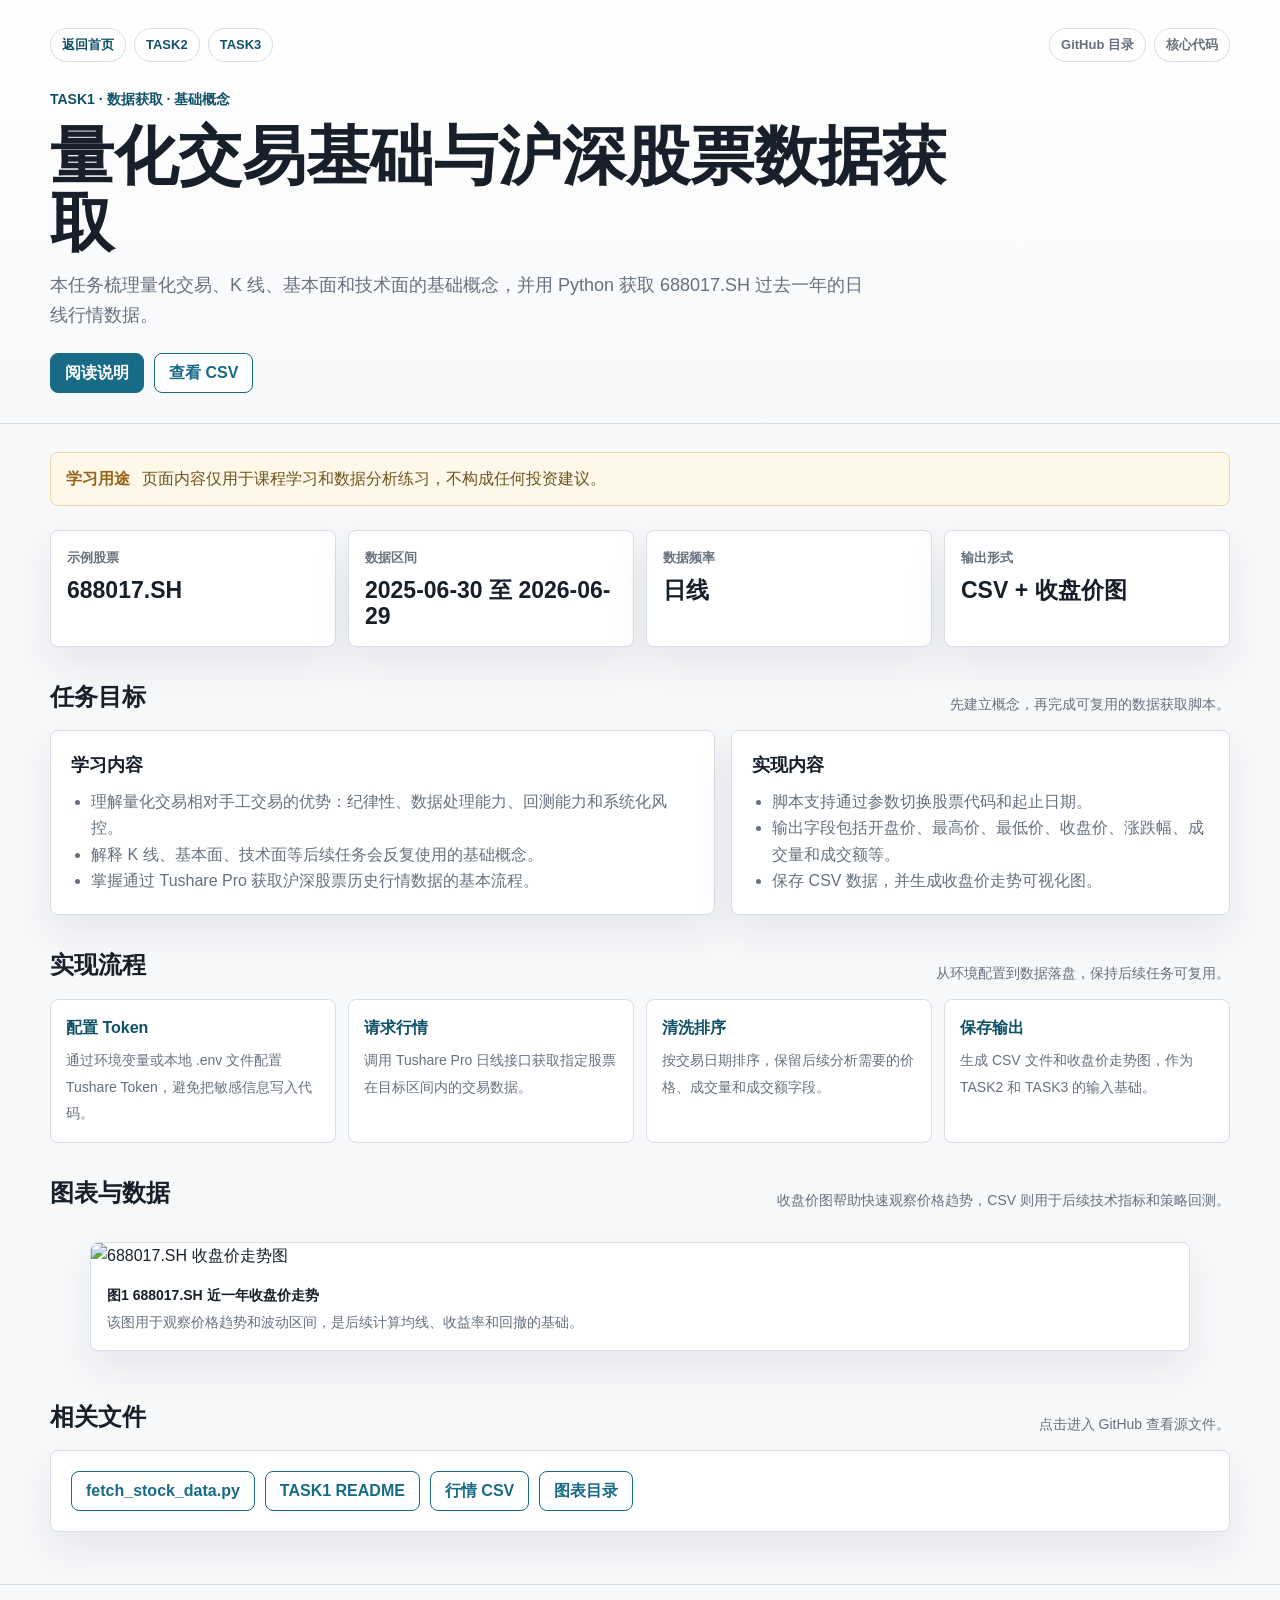
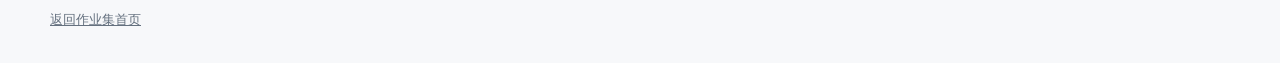
==== docs/task1.html @ ad2e3b29 "Add task detail pages" ====
<!doctype html>
<html lang="zh-CN">
  <head>
    <meta charset="utf-8" />
    <meta name="viewport" content="width=device-width, initial-scale=1" />
    <title>TASK1 | 量化交易基础与数据获取</title>
    <link rel="stylesheet" href="task-detail.css" />
  </head>
  <body>
    <header>
      <div class="shell">
        <div class="topline">
          <div class="brand">
            <a href="index.html">返回首页</a>
            <a href="task2.html">TASK2</a>
            <a href="task3.html">TASK3</a>
          </div>
          <nav aria-label="外部链接">
            <a href="https://github.com/Xue-Zhiming-Bruce/llm-quant-learning/tree/main/TASK1">GitHub 目录</a>
            <a href="https://github.com/Xue-Zhiming-Bruce/llm-quant-learning/blob/main/TASK1/fetch_stock_data.py">核心代码</a>
          </nav>
        </div>
        <p class="eyebrow">TASK1 · 数据获取 · 基础概念</p>
        <h1>量化交易基础与沪深股票数据获取</h1>
        <p class="lead">
          本任务梳理量化交易、K 线、基本面和技术面的基础概念，并用 Python 获取 688017.SH 过去一年的日线行情数据。
        </p>
        <div class="actions">
          <a class="button" href="https://github.com/Xue-Zhiming-Bruce/llm-quant-learning/blob/main/TASK1/README.md">阅读说明</a>
          <a class="button secondary" href="https://github.com/Xue-Zhiming-Bruce/llm-quant-learning/blob/main/TASK1/data/688017.SH_daily_20250629_20260629.csv">查看 CSV</a>
        </div>
      </div>
    </header>

    <main class="shell">
      <section class="notice" aria-label="学习用途说明">
        <strong>学习用途</strong>
        <p>页面内容仅用于课程学习和数据分析练习，不构成任何投资建议。</p>
      </section>

      <section class="stats" aria-label="任务概览">
        <article class="stat">
          <span>示例股票</span>
          <strong>688017.SH</strong>
        </article>
        <article class="stat">
          <span>数据区间</span>
          <strong>2025-06-30 至 2026-06-29</strong>
        </article>
        <article class="stat">
          <span>数据频率</span>
          <strong>日线</strong>
        </article>
        <article class="stat">
          <span>输出形式</span>
          <strong>CSV + 收盘价图</strong>
        </article>
      </section>

      <section aria-labelledby="goal-title">
        <div class="section-head">
          <h2 id="goal-title">任务目标</h2>
          <p>先建立概念，再完成可复用的数据获取脚本。</p>
        </div>
        <div class="two-column">
          <div class="panel">
            <h3>学习内容</h3>
            <ul>
              <li>理解量化交易相对手工交易的优势：纪律性、数据处理能力、回测能力和系统化风控。</li>
              <li>解释 K 线、基本面、技术面等后续任务会反复使用的基础概念。</li>
              <li>掌握通过 Tushare Pro 获取沪深股票历史行情数据的基本流程。</li>
            </ul>
          </div>
          <div class="panel">
            <h3>实现内容</h3>
            <ul>
              <li>脚本支持通过参数切换股票代码和起止日期。</li>
              <li>输出字段包括开盘价、最高价、最低价、收盘价、涨跌幅、成交量和成交额等。</li>
              <li>保存 CSV 数据，并生成收盘价走势可视化图。</li>
            </ul>
          </div>
        </div>
      </section>

      <section aria-labelledby="process-title">
        <div class="section-head">
          <h2 id="process-title">实现流程</h2>
          <p>从环境配置到数据落盘，保持后续任务可复用。</p>
        </div>
        <ol class="process">
          <li>
            <strong>配置 Token</strong>
            <span>通过环境变量或本地 .env 文件配置 Tushare Token，避免把敏感信息写入代码。</span>
          </li>
          <li>
            <strong>请求行情</strong>
            <span>调用 Tushare Pro 日线接口获取指定股票在目标区间内的交易数据。</span>
          </li>
          <li>
            <strong>清洗排序</strong>
            <span>按交易日期排序，保留后续分析需要的价格、成交量和成交额字段。</span>
          </li>
          <li>
            <strong>保存输出</strong>
            <span>生成 CSV 文件和收盘价走势图，作为 TASK2 和 TASK3 的输入基础。</span>
          </li>
        </ol>
      </section>

      <section aria-labelledby="figures-title">
        <div class="section-head">
          <h2 id="figures-title">图表与数据</h2>
          <p>收盘价图帮助快速观察价格趋势，CSV 则用于后续技术指标和策略回测。</p>
        </div>
        <div class="figures">
          <figure class="figure-card wide-figure">
            <img src="https://raw.githubusercontent.com/Xue-Zhiming-Bruce/llm-quant-learning/main/TASK1/figures/688017.SH_close_20250629_20260629.png" alt="688017.SH 收盘价走势图" />
            <figcaption>
              <strong>图1 688017.SH 近一年收盘价走势</strong>
              该图用于观察价格趋势和波动区间，是后续计算均线、收益率和回撤的基础。
            </figcaption>
          </figure>
        </div>
      </section>

      <section aria-labelledby="files-title">
        <div class="section-head">
          <h2 id="files-title">相关文件</h2>
          <p>点击进入 GitHub 查看源文件。</p>
        </div>
        <div class="panel">
          <div class="link-row">
            <a href="https://github.com/Xue-Zhiming-Bruce/llm-quant-learning/blob/main/TASK1/fetch_stock_data.py">fetch_stock_data.py</a>
            <a href="https://github.com/Xue-Zhiming-Bruce/llm-quant-learning/blob/main/TASK1/README.md">TASK1 README</a>
            <a href="https://github.com/Xue-Zhiming-Bruce/llm-quant-learning/blob/main/TASK1/data/688017.SH_daily_20250629_20260629.csv">行情 CSV</a>
            <a href="https://github.com/Xue-Zhiming-Bruce/llm-quant-learning/tree/main/TASK1/figures">图表目录</a>
          </div>
        </div>
      </section>
    </main>

    <footer>
      <div class="shell">
        <a href="index.html">返回作业集首页</a>
      </div>
    </footer>
  </body>
</html>
---- docs/task-detail.css ----
:root {
  color-scheme: light;
  --bg: #f7f8fa;
  --surface: #ffffff;
  --surface-soft: #eef3f8;
  --ink: #17202a;
  --muted: #65717f;
  --line: #d8dee8;
  --accent: #176b87;
  --accent-strong: #0f5268;
  --good: #1b7f5a;
  --warn: #9a6418;
  --danger: #a33b3b;
  --shadow: 0 18px 42px rgba(25, 38, 52, 0.08);
}

* {
  box-sizing: border-box;
}

body {
  margin: 0;
  background: var(--bg);
  color: var(--ink);
  font-family:
    Inter, "PingFang SC", "Microsoft YaHei", "Noto Sans CJK SC", Arial,
    sans-serif;
  line-height: 1.65;
}

a {
  color: inherit;
}

.shell {
  width: min(1180px, calc(100% - 40px));
  margin: 0 auto;
}

header {
  padding: 28px 0 30px;
  border-bottom: 1px solid var(--line);
  background: linear-gradient(180deg, #ffffff 0%, #f7f8fa 100%);
}

.topline {
  display: flex;
  align-items: center;
  justify-content: space-between;
  gap: 16px;
  margin-bottom: 26px;
}

.brand,
nav {
  display: flex;
  flex-wrap: wrap;
  align-items: center;
  gap: 8px;
}

.brand a,
nav a {
  min-height: 34px;
  padding: 5px 11px;
  border: 1px solid var(--line);
  border-radius: 999px;
  background: #ffffff;
  color: var(--accent-strong);
  text-decoration: none;
  font-size: 13px;
  font-weight: 800;
}

nav a {
  color: var(--muted);
}

.brand a:hover,
.brand a:focus-visible,
nav a:hover,
nav a:focus-visible {
  border-color: var(--accent);
  color: var(--accent);
  outline: none;
}

h1,
h2,
h3,
p {
  margin-top: 0;
}

h1 {
  max-width: 920px;
  margin-bottom: 14px;
  font-size: clamp(34px, 5.2vw, 64px);
  line-height: 1.05;
  letter-spacing: 0;
}

.eyebrow {
  margin-bottom: 12px;
  color: var(--accent-strong);
  font-size: 14px;
  font-weight: 900;
}

.lead {
  max-width: 820px;
  margin-bottom: 22px;
  color: var(--muted);
  font-size: 18px;
}

.actions,
.link-row {
  display: flex;
  flex-wrap: wrap;
  gap: 10px;
}

.button,
.link-row a {
  display: inline-flex;
  align-items: center;
  justify-content: center;
  min-height: 40px;
  padding: 0 14px;
  border: 1px solid var(--accent);
  border-radius: 8px;
  background: var(--accent);
  color: #ffffff;
  text-decoration: none;
  font-weight: 800;
}

.button.secondary,
.link-row a {
  background: #ffffff;
  color: var(--accent);
}

.button:hover,
.button:focus-visible,
.link-row a:hover,
.link-row a:focus-visible {
  border-color: var(--accent-strong);
  background: var(--accent-strong);
  color: #ffffff;
  outline: none;
}

main {
  padding: 28px 0 52px;
}

.notice {
  display: grid;
  grid-template-columns: auto minmax(0, 1fr);
  gap: 12px;
  align-items: center;
  margin-bottom: 24px;
  padding: 13px 15px;
  border: 1px solid #ead6a6;
  border-radius: 8px;
  background: #fff8e8;
  color: #6c531c;
}

.notice strong {
  color: var(--warn);
}

.notice p {
  margin: 0;
}

.section-head {
  display: flex;
  align-items: end;
  justify-content: space-between;
  gap: 16px;
  margin: 30px 0 14px;
}

.section-head h2 {
  margin-bottom: 0;
  font-size: 24px;
}

.section-head p {
  max-width: 560px;
  margin-bottom: 0;
  color: var(--muted);
  font-size: 14px;
  text-align: right;
}

.stats {
  display: grid;
  grid-template-columns: repeat(4, minmax(0, 1fr));
  gap: 12px;
  margin-bottom: 22px;
}

.stat,
.panel,
.figure-card {
  border: 1px solid var(--line);
  border-radius: 8px;
  background: var(--surface);
  box-shadow: var(--shadow);
}

.stat {
  min-height: 104px;
  padding: 16px;
}

.stat span {
  display: block;
  margin-bottom: 8px;
  color: var(--muted);
  font-size: 13px;
  font-weight: 700;
}

.stat strong {
  display: block;
  font-size: 23px;
  line-height: 1.15;
  overflow-wrap: anywhere;
}

.panel {
  padding: 20px;
}

.two-column {
  display: grid;
  grid-template-columns: minmax(0, 1fr) minmax(320px, 0.75fr);
  gap: 16px;
}

.panel h3 {
  margin-bottom: 8px;
  font-size: 18px;
}

.panel p {
  color: var(--muted);
}

.panel ul,
.panel ol {
  margin: 0;
  padding-left: 20px;
  color: var(--muted);
}

.process {
  display: grid;
  grid-template-columns: repeat(4, minmax(0, 1fr));
  gap: 12px;
  margin: 0;
  padding: 0;
  list-style: none;
}

.process li {
  min-height: 122px;
  padding: 15px;
  border: 1px solid var(--line);
  border-radius: 8px;
  background: var(--surface);
}

.process strong {
  display: block;
  margin-bottom: 6px;
  color: var(--accent-strong);
}

.process span {
  color: var(--muted);
  font-size: 14px;
}

.table-wrap {
  overflow-x: auto;
  border: 1px solid var(--line);
  border-radius: 8px;
  background: var(--surface);
  box-shadow: var(--shadow);
}

table {
  width: 100%;
  min-width: 760px;
  border-collapse: collapse;
}

th,
td {
  padding: 11px 12px;
  border-bottom: 1px solid var(--line);
  text-align: left;
  vertical-align: middle;
}

th {
  background: var(--surface-soft);
  color: var(--accent-strong);
  font-size: 13px;
}

td {
  color: var(--muted);
  font-size: 14px;
}

tr:last-child td {
  border-bottom: 0;
}

.positive {
  color: var(--good);
  font-weight: 800;
}

.negative {
  color: var(--danger);
  font-weight: 800;
}

.figures {
  display: grid;
  grid-template-columns: repeat(2, minmax(0, 1fr));
  gap: 16px;
}

.figure-card {
  overflow: hidden;
}

.figure-card img {
  display: block;
  width: 100%;
  height: auto;
  background: #ffffff;
}

.figure-card figcaption {
  padding: 14px 16px 16px;
  color: var(--muted);
  font-size: 14px;
}

.figure-card strong {
  display: block;
  margin-bottom: 4px;
  color: var(--ink);
}

.wide-figure {
  grid-column: 1 / -1;
}

footer {
  padding: 24px 0 32px;
  border-top: 1px solid var(--line);
  color: var(--muted);
  font-size: 13px;
}

@media (max-width: 900px) {
  .topline,
  .section-head {
    align-items: flex-start;
    flex-direction: column;
  }

  .section-head p {
    text-align: left;
  }

  .stats,
  .two-column,
  .process,
  .figures {
    grid-template-columns: 1fr;
  }

  .wide-figure {
    grid-column: auto;
  }
}

@media (max-width: 560px) {
  .shell {
    width: min(100% - 28px, 1180px);
  }

  header {
    padding-top: 22px;
  }

  h1 {
    font-size: 35px;
  }

  .lead {
    font-size: 16px;
  }

  .notice {
    grid-template-columns: 1fr;
  }

  .button,
  .link-row a {
    width: 100%;
  }
}
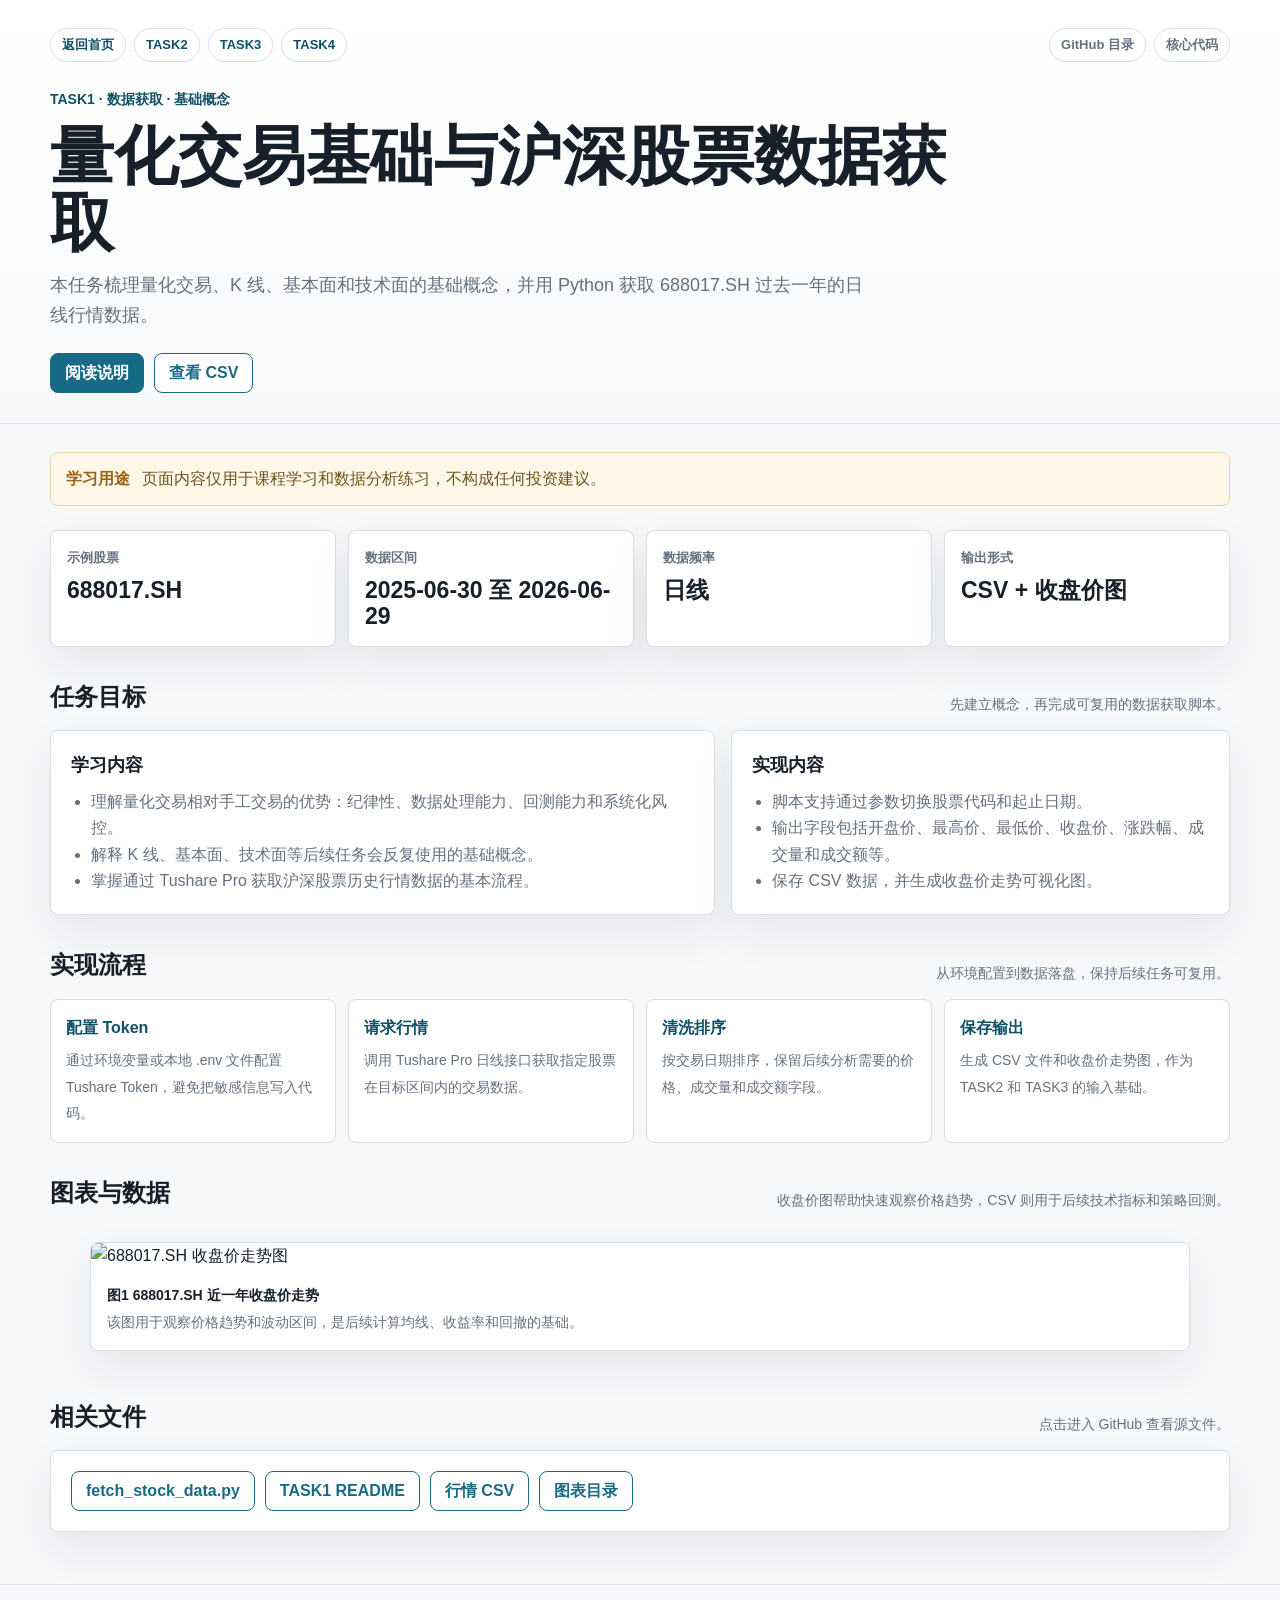
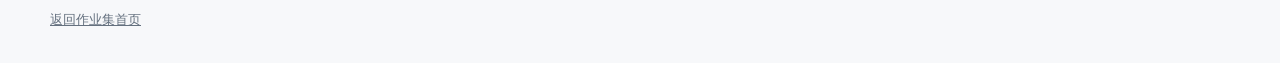
==== commit 6159e342: "Add TASK4 pages" ====
--- a/docs/task1.html
+++ b/docs/task1.html
@@ -14,6 +14,7 @@
             <a href="index.html">返回首页</a>
             <a href="task2.html">TASK2</a>
             <a href="task3.html">TASK3</a>
+            <a href="task4.html">TASK4</a>
           </div>
           <nav aria-label="外部链接">
             <a href="https://github.com/Xue-Zhiming-Bruce/llm-quant-learning/tree/main/TASK1">GitHub 目录</a>
